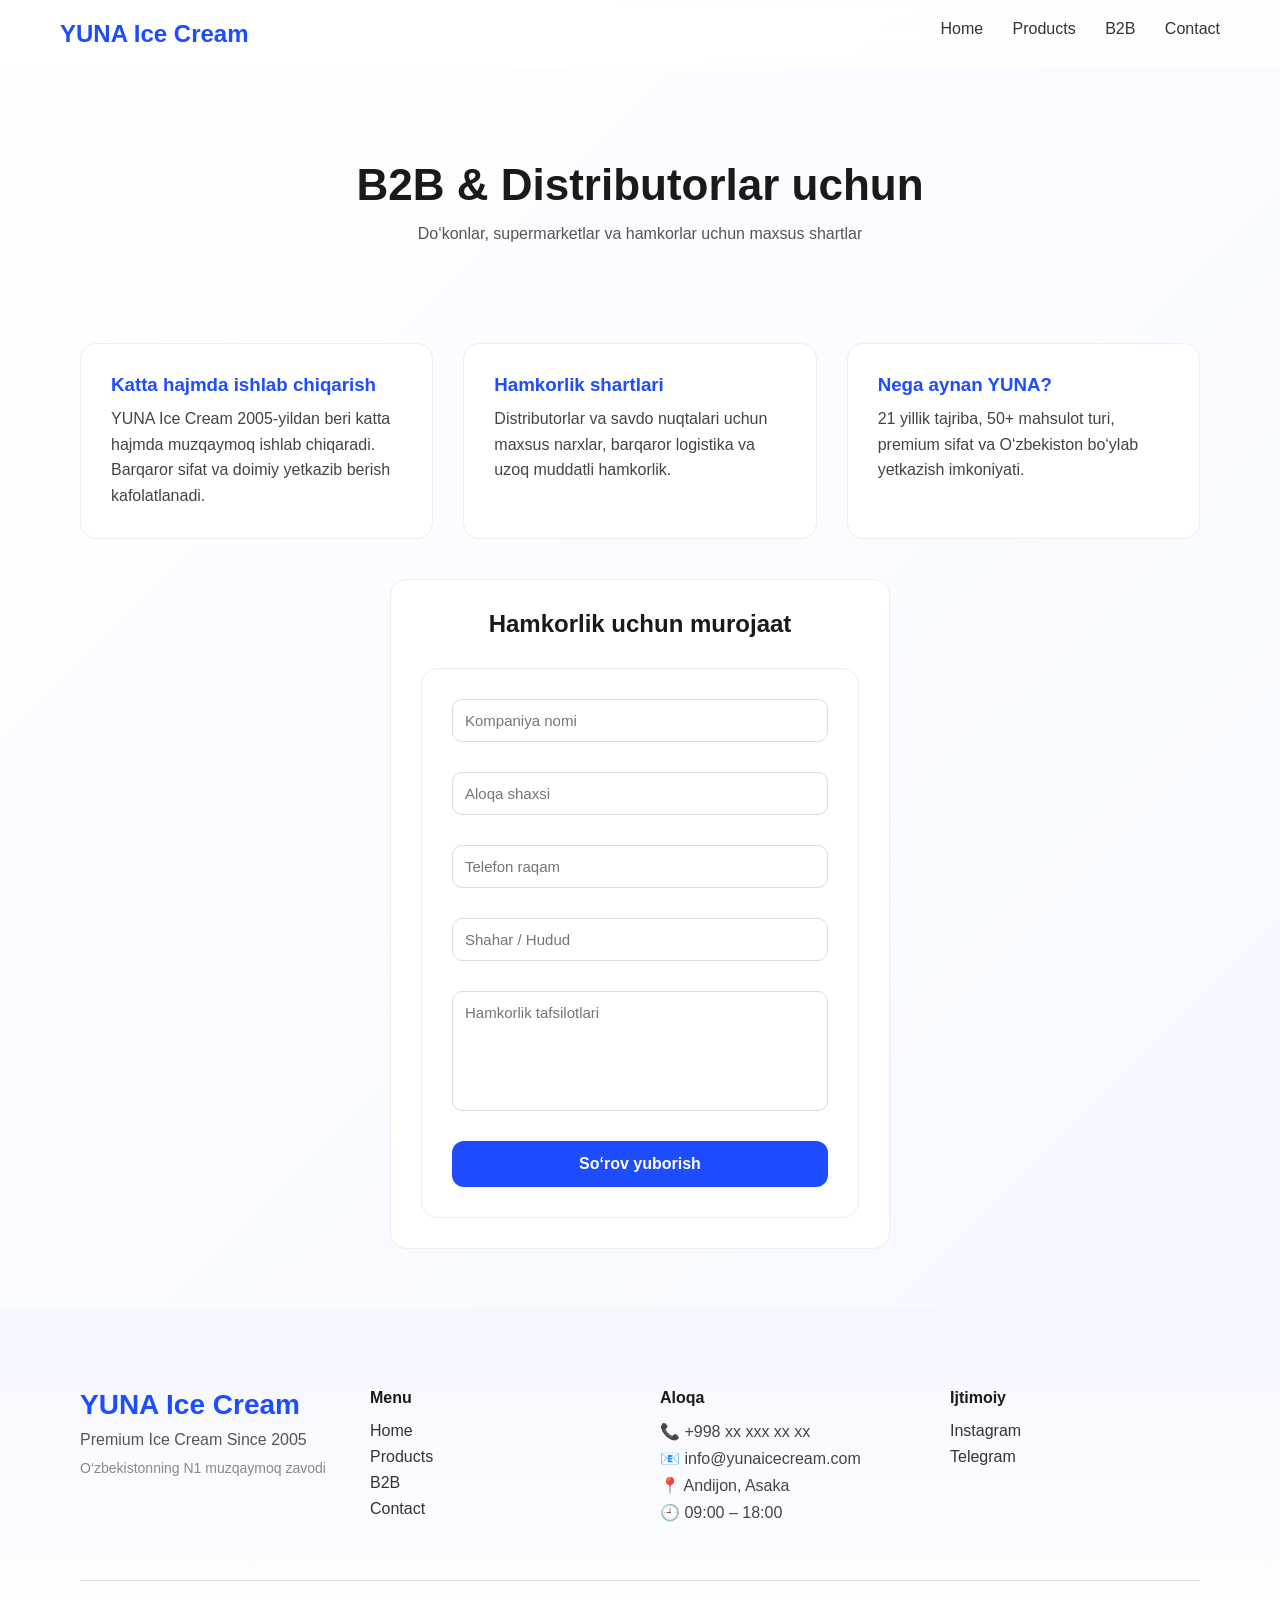
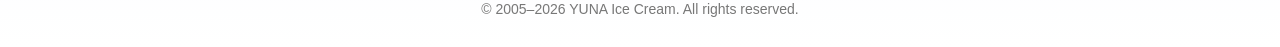
==== b2b.html @ 91e35399 "finshh project setup" ====
<!DOCTYPE html>
<html lang="uz">
<head>
  <meta charset="UTF-8" />
  <title>B2B — YUNA Ice Cream</title>
  <meta name="viewport" content="width=device-width, initial-scale=1.0" />
  <link rel="stylesheet" href="assets/css/style.css" />
</head>




<body>

<!-- HEADER -->
<header class="header">
  <div class="brand">YUNA Ice Cream</div>
  <nav>
    <a href="index.html">Home</a>
    <a href="products.html">Products</a>
    <a href="b2b.html" class="active">B2B</a>
    <a href="contact.html">Contact</a>
  </nav>
</header>

<!-- B2B HERO -->
<section class="b2b-hero">
  <h1>B2B & Distributorlar uchun</h1>
  <p>Do‘konlar, supermarketlar va hamkorlar uchun maxsus shartlar</p>
</section>

<!-- B2B INFO -->
<section class="b2b-info">
  <div class="b2b-box">
    <h3>Katta hajmda ishlab chiqarish</h3>
    <p>
      YUNA Ice Cream 2005-yildan beri katta hajmda muzqaymoq ishlab chiqaradi.
      Barqaror sifat va doimiy yetkazib berish kafolatlanadi.
    </p>
  </div>

  <div class="b2b-box">
    <h3>Hamkorlik shartlari</h3>
    <p>
      Distributorlar va savdo nuqtalari uchun maxsus narxlar,
      barqaror logistika va uzoq muddatli hamkorlik.
    </p>
  </div>

  <div class="b2b-box">
    <h3>Nega aynan YUNA?</h3>
    <p>
      21 yillik tajriba, 50+ mahsulot turi, premium sifat va
      O‘zbekiston bo‘ylab yetkazish imkoniyati.
    </p>
  </div>
</section>

<!-- B2B FORM -->
<section class="b2b-form">
  <h2>Hamkorlik uchun murojaat</h2>

<form id="b2bForm" class="b2b-form">
  <input type="text" placeholder="Kompaniya nomi" required>
  <input type="text" placeholder="Aloqa shaxsi" required>
  <input type="tel" placeholder="Telefon raqam" required>
  <input type="text" placeholder="Shahar / Hudud">
  <textarea placeholder="Hamkorlik tafsilotlari"></textarea>

  <button type="submit">So‘rov yuborish</button>
</form>

</section>

<!-- FOOTER -->
<footer class="footer">
  <div class="footer-grid">

    <div class="footer-brand">
      <h2>YUNA Ice Cream</h2>
      <p>Premium Ice Cream Since 2005</p>
      <span>O‘zbekistonning N1 muzqaymoq zavodi</span>
    </div>

    <div class="footer-links">
      <h4>Menu</h4>
      <a href="#">Home</a>
      <a href="products.html">Products</a>
      <a href="b2b.html">B2B</a>
      <a href="contact.html">Contact</a>
    </div>

    <div class="footer-contact">
      <h4>Aloqa</h4>
      <p>📞 +998 xx xxx xx xx</p>
      <p>📧 info@yunаicecream.com</p>
      <p>📍 Andijon, Asaka</p>
      <p>🕘 09:00 – 18:00</p>
    </div>

    <div class="footer-social">
      <h4>Ijtimoiy</h4>
      <a href="#">Instagram</a>
      <a href="#">Telegram</a>
    </div>

  </div>

  <div class="footer-bottom">
    © 2005–2026 YUNA Ice Cream. All rights reserved.
  </div>
</footer>

</body>
</html>
---- assets/css/style.css ----
* {
  margin: 0;
  padding: 0;
  box-sizing: border-box;
  font-family: 'Segoe UI', sans-serif;
}

body {
  background: linear-gradient(135deg, #ffffff, #f3f7ff);
  color: #1a1a1a;
}

/* LOADER */
#loader {
  position: fixed;
  inset: 0;
  background: #ffffff;
  display: flex;
  flex-direction: column;
  justify-content: center;
  align-items: center;
  z-index: 9999;
}

#loader .logo {
  font-size: 42px;
  font-weight: 700;
  color: #1e4cff;
  animation: fadeIn 1.5s ease;
}

#loader p {
  margin-top: 10px;
  color: #555;
}

@keyframes fadeIn {
  from { opacity: 0; transform: scale(0.9); }
  to { opacity: 1; transform: scale(1); }
}

/* HEADER */
.header {
  display: flex;
  justify-content: space-between;
  padding: 20px 60px;
  position: fixed;
  top: 0;
  left: 0;
  width: 100%;

  backdrop-filter: blur(10px);
  background: rgba(255, 255, 255, 0.7);

  z-index: 1000; /* MUHIM */
}


.header .brand {
  font-size: 24px;
  font-weight: 700;
  color: #1e4cff;
}

.header nav a {
  margin-left: 25px;
  text-decoration: none;
  color: #333;
  font-weight: 500;
}

/* HERO */
.hero {
  display: flex;
  align-items: center;
  justify-content: space-between;
  padding: 160px 80px;
}

.hero h1 {
  font-size: 54px;
}

.hero h1 span {
  color: #1e4cff;
}

.hero p {
  margin: 35px 0;
  font-size: 23px;
  max-width: 500px;
}

.buttons .btn {
  padding: 14px 28px;
  border-radius: 30px;
  text-decoration: none;
  margin-right: 15px;
  transition: 0.3s;
}

.btn.primary {
  background: #1e4cff;
  color: white;
}

.btn.outline {
  border: 2px solid #1e4cff;
  color: #1e4cff;
}

.btn:hover {
  transform: translateY(-3px);
}



/* STATS */
.stats {
    display: flex;
    justify-content: space-around;
    padding: 60px 80px;
    background: rgba(255,255,255,0.6);
    backdrop-filter: blur(12px);
}

.stat h3 {
  font-size: 42px;
  color: #1e4cff;
}

.stat p {
  margin-top: 8px;
  color: #555;
  font-weight: 500;
}




/* FLOATING ICE */
.hero-image {
  position: relative;
}

.floating {
  position: absolute;
  width: 40px;
  height: 40px;
  background: rgba(30,76,255,0.15);
  border-radius: 50%;
  animation: float 6s ease-in-out infinite;
}

.ice1 {
  top: 20%;
  left: -20px;
}

.ice2 {
  bottom: 10%;
  right: -20px;
  animation-delay: 3s;
}

@keyframes float {
  0% { transform: translateY(0); }
  50% { transform: translateY(-15px); }
  100% { transform: translateY(0); }
}


/* SCROLL INDICATOR */
.scroll-indicator {
  position: absolute;
  bottom: 30px;
  left: 50%;
  transform: translateX(-50%);
}

.scroll-indicator span {
  display: block;
  width: 24px;
  height: 40px;
  border: 2px solid #1e4cff;
  border-radius: 20px;
  position: relative;
}

.scroll-indicator span::after {
  content: '';
  width: 6px;
  height: 6px;
  background: #1e4cff;
  border-radius: 50%;
  position: absolute;
  top: 8px;
  left: 50%;
  transform: translateX(-50%);
  animation: scroll 1.5s infinite;
}

@keyframes scroll {
  0% { opacity: 0; top: 8px; }
  50% { opacity: 1; }
  100% { opacity: 0; top: 20px; }
}


/* FOOTER */
.footer {
  background: linear-gradient(180deg, #f5f7ff, #ffffff);
  padding: 80px 80px 30px;
  margin-top: 60px;
}

.footer-grid {
  display: grid;
  grid-template-columns: repeat(4, 1fr);
  gap: 40px;
}

.footer-brand h2 {
  color: #1e4cff;
  font-size: 28px;
}

.footer-brand p {
  margin: 10px 0;
  color: #555;
}

.footer-brand span {
  font-size: 14px;
  color: #888;
}

.footer-links h4,
.footer-contact h4,
.footer-social h4 {
  margin-bottom: 15px;
}

.footer-links a,
.footer-social a {
  display: block;
  text-decoration: none;
  color: #333;
  margin-bottom: 8px;
  transition: 0.3s;
}

.footer-links a:hover,
.footer-social a:hover {
  color: #1e4cff;
  transform: translateX(5px);
}

.footer-contact p {
  margin-bottom: 8px;
  color: #444;
}

.footer-bottom {
  text-align: center;
  margin-top: 50px;
  padding-top: 20px;
  border-top: 1px solid #ddd;
  color: #777;
  font-size: 14px;
}








/* PRODUCTS HERO */
.products-hero {
  padding: 160px 80px 60px;
  text-align: center;
}

.products-hero h1 {
  font-size: 48px;
}

.products-hero p {
  margin-top: 15px;
  color: #555;
}

/* FILTERS */
.product-filters {
  display: flex;
  justify-content: center;
  gap: 15px;
  margin-bottom: 40px;
}

.product-filters button {
  padding: 10px 22px;
  border-radius: 25px;
  border: 1px solid #1e4cff;
  background: transparent;
  cursor: pointer;
  transition: 0.3s;
}

.product-filters button.active,
.product-filters button:hover {
  background: #1e4cff;
  color: white;
}

/* PRODUCTS GRID */
.products-grid {
  display: grid;
  grid-template-columns: repeat(auto-fit, minmax(240px, 1fr));
  gap: 30px;
  padding: 0 80px 100px;
}

.product-card {
  background: white;
  border-radius: 20px;
  padding: 25px;
  text-align: center;
  box-shadow: 0 20px 40px rgba(0,0,0,0.05);
  transition: 0.4s;
}

.product-card:hover {
  transform: translateY(-10px);
}

.product-card img {
  width: 100%;
  max-height: 160px;
  object-fit: contain;
}

.product-card h3 {
  margin: 15px 0 8px;
}

.product-card #span {
  display: block;
  color: #1e4cff;
  font-weight: 600;
  margin-bottom: 15px;
}

.buy-btn {
  display: inline-block;
  padding: 10px 24px;
  background: #1e4cff;
  color: white;
  text-decoration: none;
  border-radius: 25px;
}

.badge {
  position: absolute;
  top: 15px;
  left: 15px;
  background: #1e4cff;
  color: white;
  padding: 6px 14px;
  font-size: 12px;
  border-radius: 20px;
}
.product-card {
  position: relative;
}

.product-card .buy-btn {
  opacity: 0;
  transform: translateY(10px);
  transition: 0.3s;
}

.product-card:hover .buy-btn {
  opacity: 1;
  transform: translateY(0);
}

.product-trust {
  display: flex;
  justify-content: center;
  padding: 60px 40px;
}

.trust-wrapper {
  display: flex;
  gap: 30px;
  padding: 20px 40px;
  background: #f7f9ff;
  border: 1px solid rgba(30,76,255,0.25);
  border-radius: 20px;
  font-weight: 500;
  color: #1e4cff;
}

.trust-wrapper span {
  white-space: nowrap;
}




/* B2B HERO */
.b2b-hero {
  padding: 160px 80px 60px;
  text-align: center;
}

.b2b-hero h1 {
  font-size: 44px;
}

.b2b-hero p {
  margin-top: 15px;
  color: #555;
}

/* B2B INFO */
.b2b-info {
  display: grid;
  grid-template-columns: repeat(auto-fit, minmax(280px, 1fr));
  gap: 30px;
  padding: 40px 80px;
}

.b2b-box {
  background: #ffffff;
  padding: 30px;
  border-radius: 16px;
  border: 1px solid #eee;
}

.b2b-box h3 {
  margin-bottom: 10px;
  color: #1e4cff;
}

.b2b-box p {
  color: #444;
  line-height: 1.6;
}

/* B2B FORM */
.b2b-form {
  padding: 60px 80px 100px;
  max-width: 600px;
  margin: 0 auto;
}

.b2b-form h2 {
  text-align: center;
  margin-bottom: 30px;
}

.b2b-form form {
  display: flex;
  flex-direction: column;
  gap: 15px;
}

.b2b-form input,
.b2b-form textarea {
  padding: 14px;
  border-radius: 10px;
  border: 1px solid #ccc;
  font-size: 15px;
}

.b2b-form textarea {
  resize: none;
  height: 120px;
}

.b2b-form button {
  padding: 14px;
  background: #1e4cff;
  color: white;
  border: none;
  border-radius: 30px;
  font-size: 16px;
  cursor: pointer;
}




/* CONTACT HERO */
.contact-hero {
  padding: 160px 80px 60px;
  text-align: center;
}

.contact-hero h1 {
  font-size: 44px;
}

.contact-hero p {
  margin-top: 15px;
  color: #555;
}

/* CONTACT CONTENT */
.contact-content {
  display: grid;
  grid-template-columns: 1fr 1fr;
  gap: 40px;
  padding: 40px 80px 100px;
}

.contact-info {
  background: #ffffff;
  padding: 30px;
  border-radius: 16px;
  border: 1px solid #eee;
}

.contact-info h3 {
  margin-bottom: 20px;
  color: #1e4cff;
}

.contact-info p {
  margin-bottom: 12px;
  color: #444;
}

.contact-social {
  margin-top: 20px;
}

.contact-social a {
  margin-right: 15px;
  text-decoration: none;
  color: #1e4cff;
  font-weight: 500;
}

/* MAP */
.contact-map iframe {
  width: 100%;
  height: 100%;
  min-height: 320px;
  border: none;
  border-radius: 16px;
}





.b2b-form {
  max-width: 500px;
  background: #fff;
  padding: 30px;
  border-radius: 16px;
  border: 1px solid #eee;
}

.b2b-form input,
.b2b-form textarea {
  width: 100%;
  margin-bottom: 15px;
  padding: 12px;
  border-radius: 10px;
  border: 1px solid #ddd;
}

.b2b-form button {
  width: 100%;
  padding: 14px;
  background: #1e4cff;
  color: #fff;
  border: none;
  border-radius: 12px;
  font-weight: 600;
  cursor: pointer;
}












@media (max-width: 768px) {

  .header {
    padding: 20px;
    flex-direction: column;
    gap: 15px;
  }

  nav {
    display: flex;
    flex-wrap: wrap;
    justify-content: center;
    gap: 12px;
  }

  nav a {
    font-size: 14px;
  }

  .lang-switcher {
    justify-content: center;
  }
}

@media (max-width: 768px) {
  .hero {
    padding: 120px 20px 60px;
    text-align: center;
  }

  .hero h1 {
    font-size: 34px;
  }

  .hero p {
    font-size: 16px;
  }
}

@media (max-width: 768px) {
  .products-grid {
    grid-template-columns: 1fr;
    padding: 0 20px;
  }
}

@media (max-width: 768px) {
  .b2b-form {
    width: 100%;
    padding: 25px;
  }

  .b2b-form input,
  .b2b-form textarea {
    font-size: 15px;
  }
}

@media (max-width: 768px) {
  .contact-content {
    grid-template-columns: 1fr;
    padding: 40px 20px;
  }

  .contact-map iframe {
    min-height: 260px;
  }
}

@media (max-width: 768px) {
  .footer {
    padding: 40px 20px;
  }

  .footer-grid {
    grid-template-columns: 1fr;
    text-align: center;
  }
}


@media (max-width: 420px) {
  h1 {
    font-size: 28px;
  }

  h2 {
    font-size: 22px;
  }

  p {
    font-size: 14px;
  }

  button {
    padding: 12px;
  }
}





.hamburger {
  display: none;
  flex-direction: column;
  gap: 5px;
  cursor: pointer;
}

.hamburger span {
  width: 24px;
  height: 2px;
  background: #1e4cff;
  border-radius: 2px;
  transition: 0.3s;
}



@media (max-width: 768px) {
  .nav {
    position: absolute;
    top: 100%;
    left: 0;
    width: 100%;
    background: #fff;
    flex-direction: column;
    align-items: center;
    display: none;
    padding: 20px 0;
    border-bottom: 1px solid #eee;
  }

  .nav.active {
    display: flex;
  }

  .hamburger {
    display: flex;
  }
}
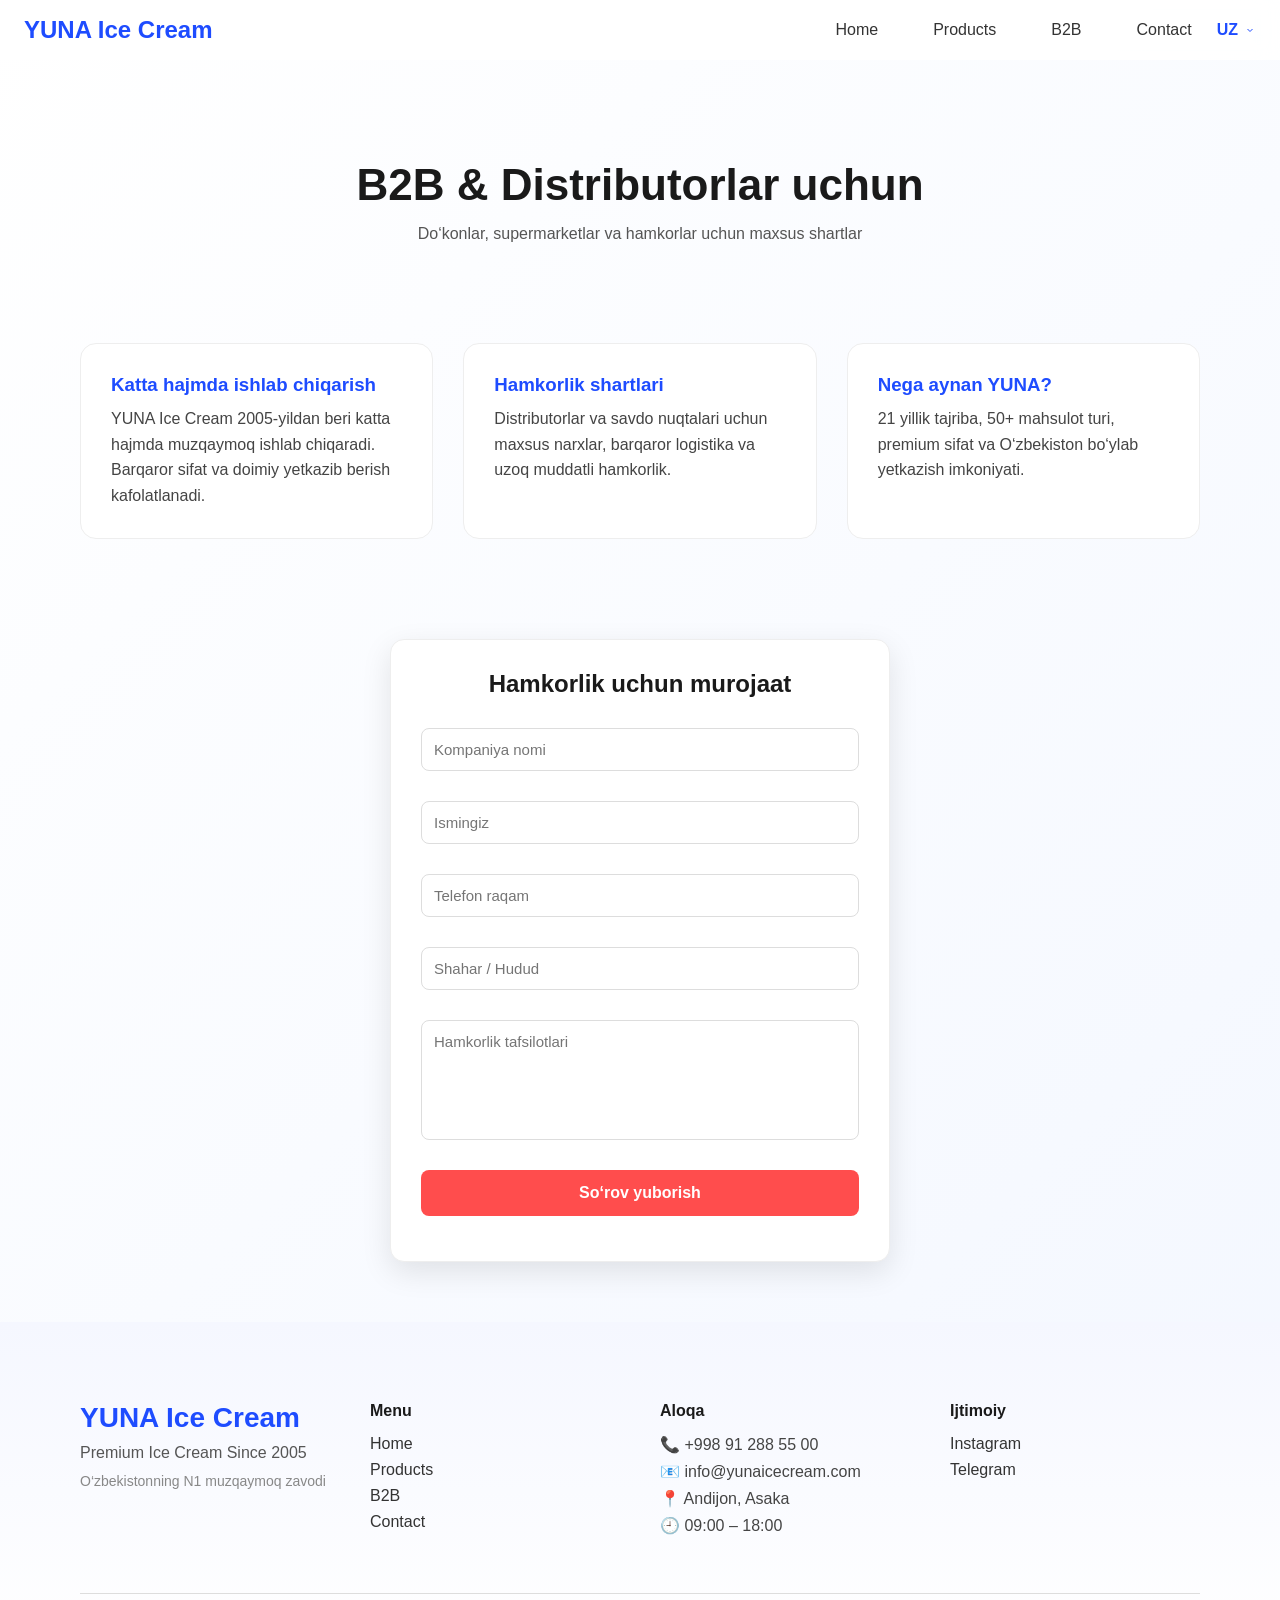
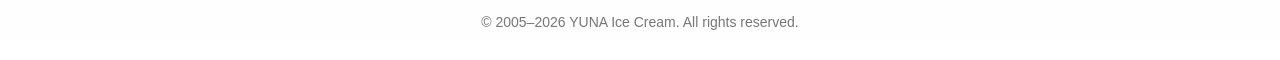
==== commit 5d97452c: "full" ====
--- a/b2b.html
+++ b/b2b.html
@@ -14,14 +14,40 @@
 
 <!-- HEADER -->
 <header class="header">
-  <div class="brand">YUNA Ice Cream</div>
-  <nav>
+  <div class="header-left">
+    <div class="brand">YUNA Ice Cream</div>
+  </div>
+
+  <div class="box-nav">
+      <nav class="nav" id="navMenu">
     <a href="index.html">Home</a>
     <a href="products.html">Products</a>
-    <a href="b2b.html" class="active">B2B</a>
+    <a href="b2b.html">B2B</a>
     <a href="contact.html">Contact</a>
   </nav>
+
+  <div class="header-right">
+   <div class="lang-box" id="langBox">
+  <span class="current-lang">UZ</span>
+  <svg width="12" height="12" viewBox="0 0 24 24">
+    <path d="M7 10l5 5 5-5" fill="none" stroke="currentColor" stroke-width="2"/>
+  </svg>
+
+  <div class="lang-dropdown">
+    <button data-lang="uz">UZ</button>
+    <button data-lang="ru">RU</button>
+    <button data-lang="en">EN</button>
+  </div>
+</div>
+
+
+    <div class="hamburger" id="hamburger">
+      <span></span><span></span><span></span>
+    </div>
+  </div>
+  </div>
 </header>
+
 
 <!-- B2B HERO -->
 <section class="b2b-hero">
@@ -57,7 +83,7 @@
 </section>
 
 <!-- B2B FORM -->
-<section class="b2b-form">
+<!-- <section class="b2b-form">
   <h2>Hamkorlik uchun murojaat</h2>
 
 <form id="b2bForm" class="b2b-form">
@@ -70,7 +96,51 @@
   <button type="submit">So‘rov yuborish</button>
 </form>
 
+</section> -->
+
+<section class="b2b-form">
+  <h2>Hamkorlik uchun murojaat</h2>
+
+  <form id="b2bForm">
+    <input
+      type="text"
+      id="company"
+      placeholder="Kompaniya nomi"
+      required
+    >
+
+    <input
+      type="text"
+      id="name"
+      placeholder="Ismingiz"
+      required
+    >
+
+    <input
+      type="tel"
+      id="phone"
+      placeholder="Telefon raqam"
+      required
+    >
+
+    <input
+      type="text"
+      id="city"
+      placeholder="Shahar / Hudud"
+    >
+
+    <textarea
+      id="message"
+      placeholder="Hamkorlik tafsilotlari"
+    ></textarea>
+
+    <button type="submit">So‘rov yuborish</button>
+
+    <p id="formStatus"></p>
+  </form>
 </section>
+
+
 
 <!-- FOOTER -->
 <footer class="footer">
@@ -79,7 +149,7 @@
     <div class="footer-brand">
       <h2>YUNA Ice Cream</h2>
       <p>Premium Ice Cream Since 2005</p>
-      <span>O‘zbekistonning N1 muzqaymoq zavodi</span>
+      <span data-i18n="hero_title">O‘zbekistonning N1 muzqaymoq zavodi</span>
     </div>
 
     <div class="footer-links">
@@ -92,7 +162,7 @@
 
     <div class="footer-contact">
       <h4>Aloqa</h4>
-      <p>📞 +998 xx xxx xx xx</p>
+      <p>📞 +998 91 288 55 00</p>
       <p>📧 info@yunаicecream.com</p>
       <p>📍 Andijon, Asaka</p>
       <p>🕘 09:00 – 18:00</p>
@@ -100,8 +170,8 @@
 
     <div class="footer-social">
       <h4>Ijtimoiy</h4>
-      <a href="#">Instagram</a>
-      <a href="#">Telegram</a>
+      <a href="https://www.instagram.com/yunabiznes/" target="_blank" el="noopener">Instagram</a>
+      <a href="https://t.me/yunamilk" target="_blank" el="noopener">Telegram</a>
     </div>
 
   </div>
@@ -111,5 +181,8 @@
   </div>
 </footer>
 
+
+
+<script src="assets/js/main.js"></script>
 </body>
 </html>
--- a/assets/css/style.css
+++ b/assets/css/style.css
@@ -39,21 +39,106 @@
   to { opacity: 1; transform: scale(1); }
 }
 
-/* HEADER */
+
 .header {
   display: flex;
+  align-items: center;
   justify-content: space-between;
-  padding: 20px 60px;
+  padding: 16px 24px;
   position: fixed;
-  top: 0;
-  left: 0;
   width: 100%;
-
+  background: rgba(255,255,255,0.85);
   backdrop-filter: blur(10px);
-  background: rgba(255, 255, 255, 0.7);
-
-  z-index: 1000; /* MUHIM */
-}
+  z-index: 1000;
+}
+
+.header-left,
+.header-right {
+  display: flex;
+  align-items: center;
+  gap: 15px;
+}
+
+.box-nav {
+  display: flex;
+  align-items: center;
+  gap: 25px;
+}
+
+.nav {
+  display: flex;
+  gap: 30px;
+}
+
+
+.lang-switcher button {
+  background: transparent;
+  border: none;
+  font-weight: 600;
+  cursor: pointer;
+  margin-left: 6px;
+  color: #1e4cff;
+}
+
+
+
+
+.lang-box {
+  position: relative;
+  display: flex;
+  align-items: center;
+  gap: 6px;
+  cursor: pointer;
+  font-weight: 600;
+  color: #1e4cff;
+  user-select: none;
+}
+
+.lang-box svg {
+  transition: 0.3s;
+}
+
+.lang-dropdown {
+  position: absolute;
+  top: 120%;
+  right: 0;
+  background: #fff;
+  border-radius: 10px;
+  box-shadow: 0 15px 30px rgba(0,0,0,0.08);
+  display: none;
+  flex-direction: column;
+  overflow: hidden;
+  z-index: 1001;
+}
+
+.lang-dropdown button {
+  background: none;
+  border: none;
+  padding: 10px 18px;
+  cursor: pointer;
+  font-weight: 500;
+  transition: 0.2s;
+  white-space: nowrap;
+}
+
+.lang-dropdown button:hover {
+  background: #f3f6ff;
+  color: #1e4cff;
+}
+
+/* ACTIVE HOLAT */
+.lang-box.active .lang-dropdown {
+  display: flex;
+}
+
+.lang-box.active svg {
+  transform: rotate(180deg);
+}
+
+
+
+
+
 
 
 .header .brand {
@@ -134,6 +219,17 @@
   color: #555;
   font-weight: 500;
 }
+
+@media (max-width: 768px) {
+  .stats {
+    display: grid;
+    grid-template-columns: repeat(2, 1fr);
+    gap: 20px;
+    text-align: center;
+    padding: 40px 60px;
+  }
+}
+
 
 
 
@@ -292,6 +388,18 @@
   color: #555;
 }
 
+
+@media (max-width: 768px) {
+  .products-hero {
+    padding: 120px 20px 60px;
+  }
+  
+  .products-hero h1 {
+    font-size: 32px;
+  
+}}
+
+
 /* FILTERS */
 .product-filters {
   display: flex;
@@ -408,6 +516,14 @@
   white-space: nowrap;
 }
 
+@media (max-width: 768px) {
+  .trust-wrapper {
+    flex-direction: column;
+    align-items: center;
+  }
+  
+}
+
 
 
 
@@ -601,8 +717,9 @@
 @media (max-width: 768px) {
 
   .header {
+    align-items: stretch;
     padding: 20px;
-    flex-direction: column;
+    /* flex-direction: column; */
     gap: 15px;
   }
 
@@ -624,18 +741,30 @@
 
 @media (max-width: 768px) {
   .hero {
+    flex-direction: column;
     padding: 120px 20px 60px;
+    gap: 40px;
     text-align: center;
   }
 
-  .hero h1 {
-    font-size: 34px;
-  }
-
-  .hero p {
-    font-size: 16px;
-  }
-}
+  .hero-text h1 {
+    font-size: 32px;
+    line-height: 1.3;
+  }
+
+  .buttons {
+    display: flex;
+    justify-content: center;
+    gap: 12px;
+    flex-wrap: wrap;
+  }
+
+  .hero-image img {
+    width: 200px;
+    height: auto;
+  }
+}
+
 
 @media (max-width: 768px) {
   .products-grid {
@@ -729,7 +858,6 @@
     align-items: center;
     display: none;
     padding: 20px 0;
-    border-bottom: 1px solid #eee;
   }
 
   .nav.active {
@@ -740,3 +868,53 @@
     display: flex;
   }
 }
+
+
+
+
+
+@media (max-width: 768px) {
+  .product-filters {
+    overflow-x: auto;
+    white-space: nowrap;
+    padding: 0 15px 15px ;
+    flex-direction: column;
+  }
+
+  .product-filters button {
+    flex: 0 0 auto;
+  }
+}
+
+
+
+
+
+
+.b2b-form {
+  max-width: 500px;
+  margin: 60px auto;
+  padding: 30px;
+  background: #fff;
+  border-radius: 14px;
+  box-shadow: 0 10px 30px rgba(0,0,0,.1);
+}
+
+.b2b-form input,
+.b2b-form textarea {
+  width: 100%;
+  padding: 12px;
+  margin-bottom: 15px;
+  border-radius: 8px;
+  border: 1px solid #ddd;
+}
+
+.b2b-form button {
+  width: 100%;
+  padding: 14px;
+  background: #ff4d4d;
+  color: #fff;
+  border: none;
+  border-radius: 8px;
+  cursor: pointer;
+}
